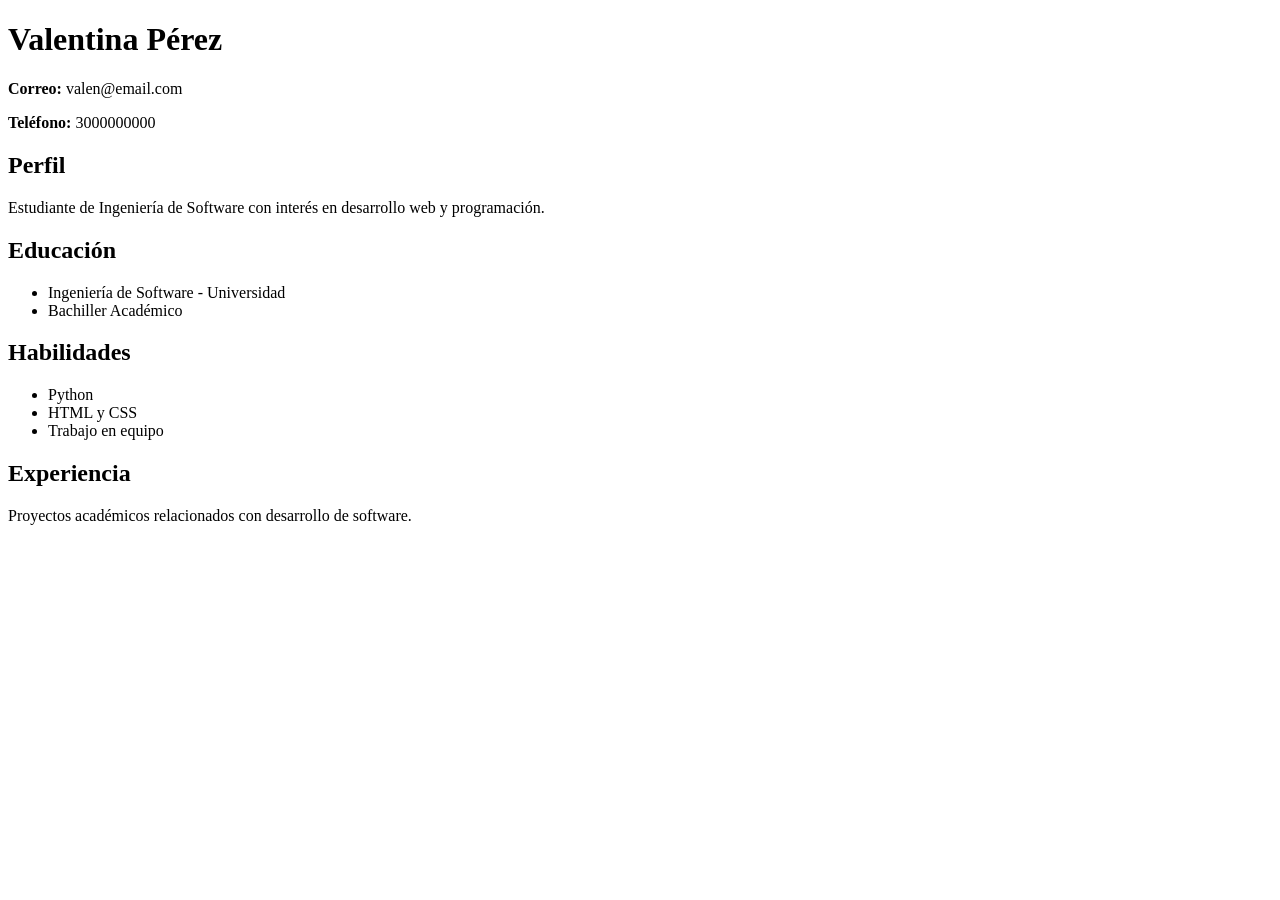
==== hoja_vida_css.html @ a8df13d4 "Create hoja_vida_css.html for CV layout" ====
<!DOCTYPE html>
<html>
<head>
    <title>Hoja de Vida</title>
    <link rel="stylesheet" href="estilos_cv.css">
</head>

<body>

<div class="contenedor">

    <h1>Valentina Pérez</h1>
    <p><strong>Correo:</strong> valen@email.com</p>
    <p><strong>Teléfono:</strong> 3000000000</p>

    <h2>Perfil</h2>
    <p>Estudiante de Ingeniería de Software con interés en desarrollo web y programación.</p>

    <h2>Educación</h2>
    <ul>
        <li>Ingeniería de Software - Universidad</li>
        <li>Bachiller Académico</li>
    </ul>

    <h2>Habilidades</h2>
    <ul>
        <li>Python</li>
        <li>HTML y CSS</li>
        <li>Trabajo en equipo</li>
    </ul>

    <h2>Experiencia</h2>
    <p>Proyectos académicos relacionados con desarrollo de software.</p>

</div>

</body>
</html>
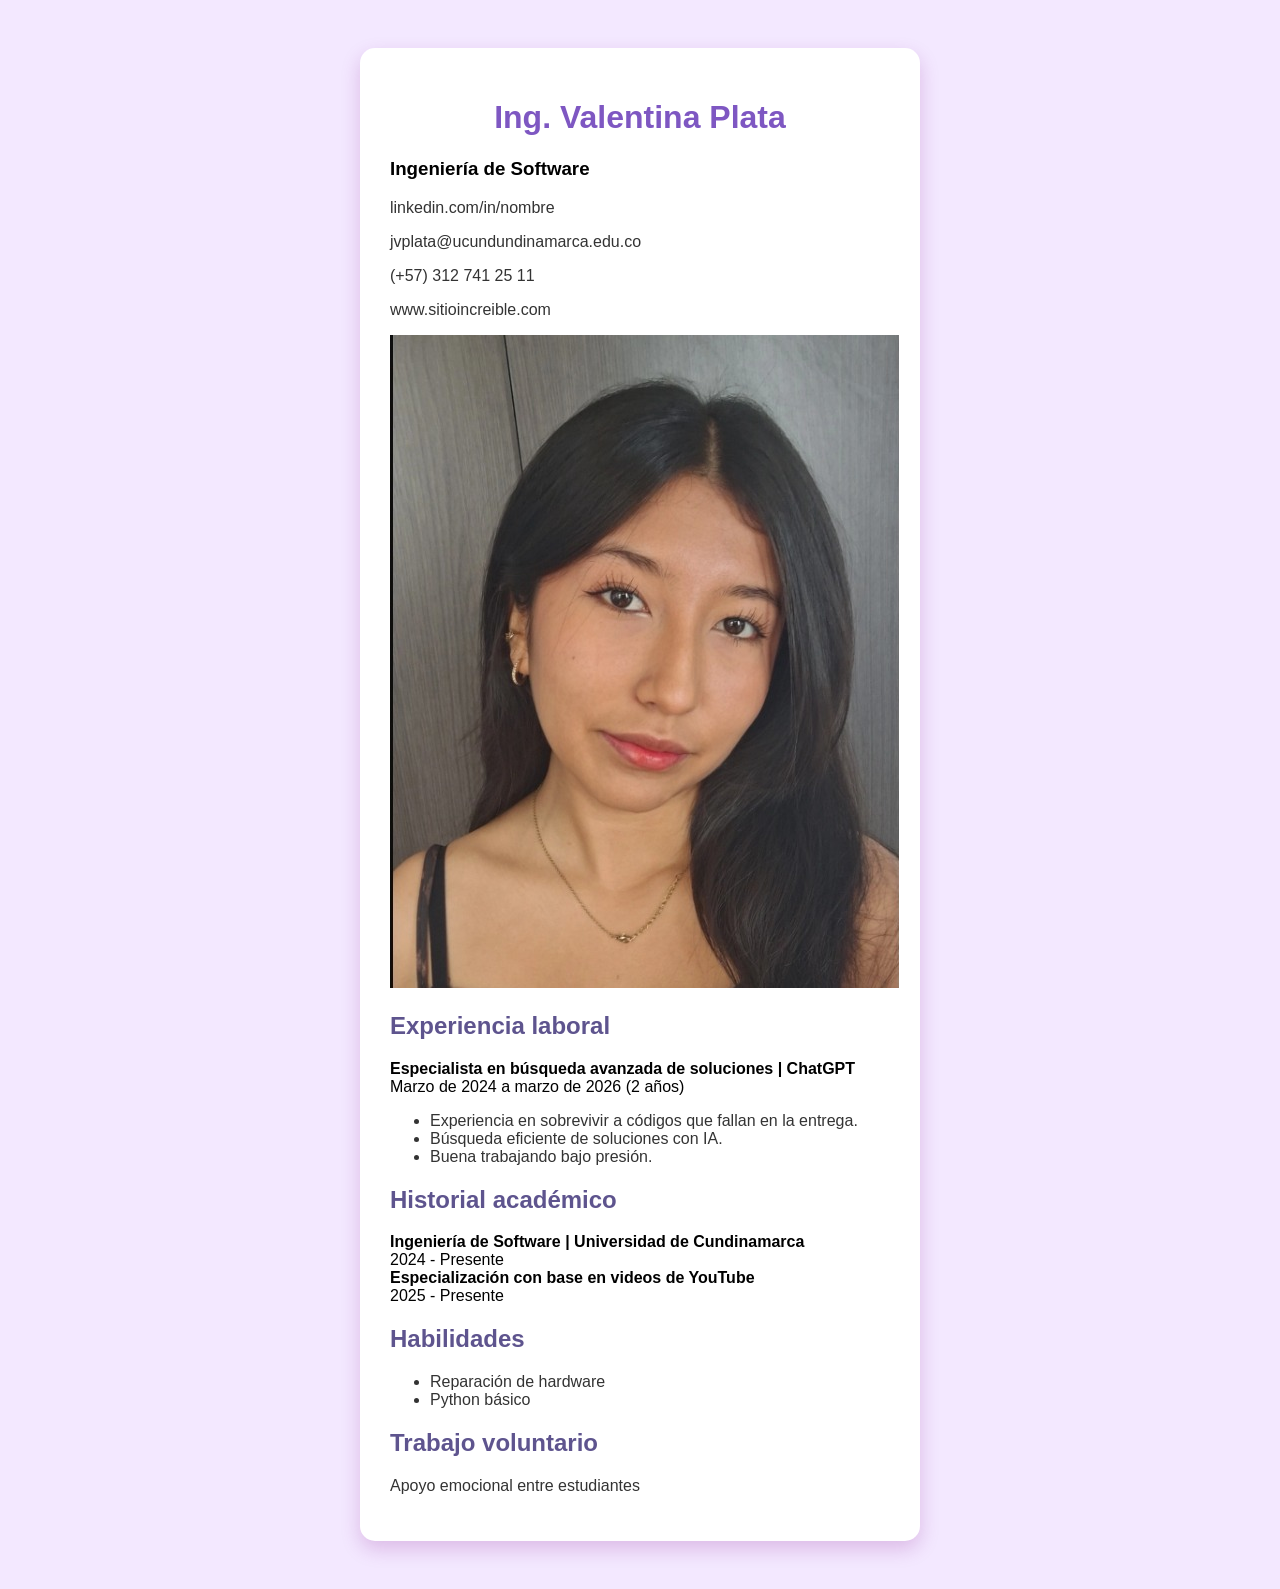
==== commit c74df339: "Update personal information and structure in CV" ====
--- a/hoja_vida_css.html
+++ b/hoja_vida_css.html
@@ -9,28 +9,61 @@
 
 <div class="contenedor">
 
-    <h1>Valentina Pérez</h1>
-    <p><strong>Correo:</strong> valen@email.com</p>
-    <p><strong>Teléfono:</strong> 3000000000</p>
+    <div class="header">
+        <div>
+            <h1>Ing. Valentina Plata</h1>
+            <h3>Ingeniería de Software</h3>
 
-    <h2>Perfil</h2>
-    <p>Estudiante de Ingeniería de Software con interés en desarrollo web y programación.</p>
+            <p>linkedin.com/in/nombre</p>
+            <p>jvplata@ucundundinamarca.edu.co</p>
+            <p>(+57) 312 741 25 11</p>
+            <p>www.sitioincreible.com</p>
+        </div>
 
-    <h2>Educación</h2>
-    <ul>
-        <li>Ingeniería de Software - Universidad</li>
-        <li>Bachiller Académico</li>
-    </ul>
+        <img src="./foto.jpeg" class="foto">
+    </div>
 
-    <h2>Habilidades</h2>
-    <ul>
-        <li>Python</li>
-        <li>HTML y CSS</li>
-        <li>Trabajo en equipo</li>
-    </ul>
+    <div class="seccion">
 
-    <h2>Experiencia</h2>
-    <p>Proyectos académicos relacionados con desarrollo de software.</p>
+        <div class="izquierda">
+
+            <h2>Experiencia laboral</h2>
+
+            <b>Especialista en búsqueda avanzada de soluciones | ChatGPT</b><br>
+            Marzo de 2024 a marzo de 2026 (2 años)
+
+            <ul>
+                <li>Experiencia en sobrevivir a códigos que fallan en la entrega.</li>
+                <li>Búsqueda eficiente de soluciones con IA.</li>
+                <li>Buena trabajando bajo presión.</li>
+            </ul>
+
+            <h2>Historial académico</h2>
+
+            <b>Ingeniería de Software | Universidad de Cundinamarca</b><br>
+            2024 - Presente<br>
+
+            <b>Especialización con base en videos de YouTube</b><br>
+            2025 - Presente
+
+        </div>
+
+        <div class="derecha">
+
+            <h2>Habilidades</h2>
+
+            <ul>
+                <li>Reparación de hardware</li>
+                <li>Python básico</li>
+            </ul>
+
+            <h2>Trabajo voluntario</h2>
+
+            <p>Apoyo emocional entre estudiantes</p>
+
+        </div>
+
+    </div>
 
 </div>
 
--- a/estilos_cv.css
+++ b/estilos_cv.css
@@ -0,0 +1,29 @@
+body {
+    font-family: Arial, sans-serif;
+    background-color: #f3e8ff;
+    display: flex;
+    justify-content: center;
+    padding: 40px;
+}
+
+.contenedor {
+    background-color: white;
+    width: 500px;
+    padding: 30px;
+    border-radius: 15px;
+    box-shadow: 0 8px 20px rgba(128, 0, 128, 0.2);
+}
+
+h1 {
+    text-align: center;
+    color: #7e57c2;
+}
+
+h2 {
+    color: #5e548e;
+    margin-top: 20px;
+}
+
+p, li {
+    color: #333;
+}
